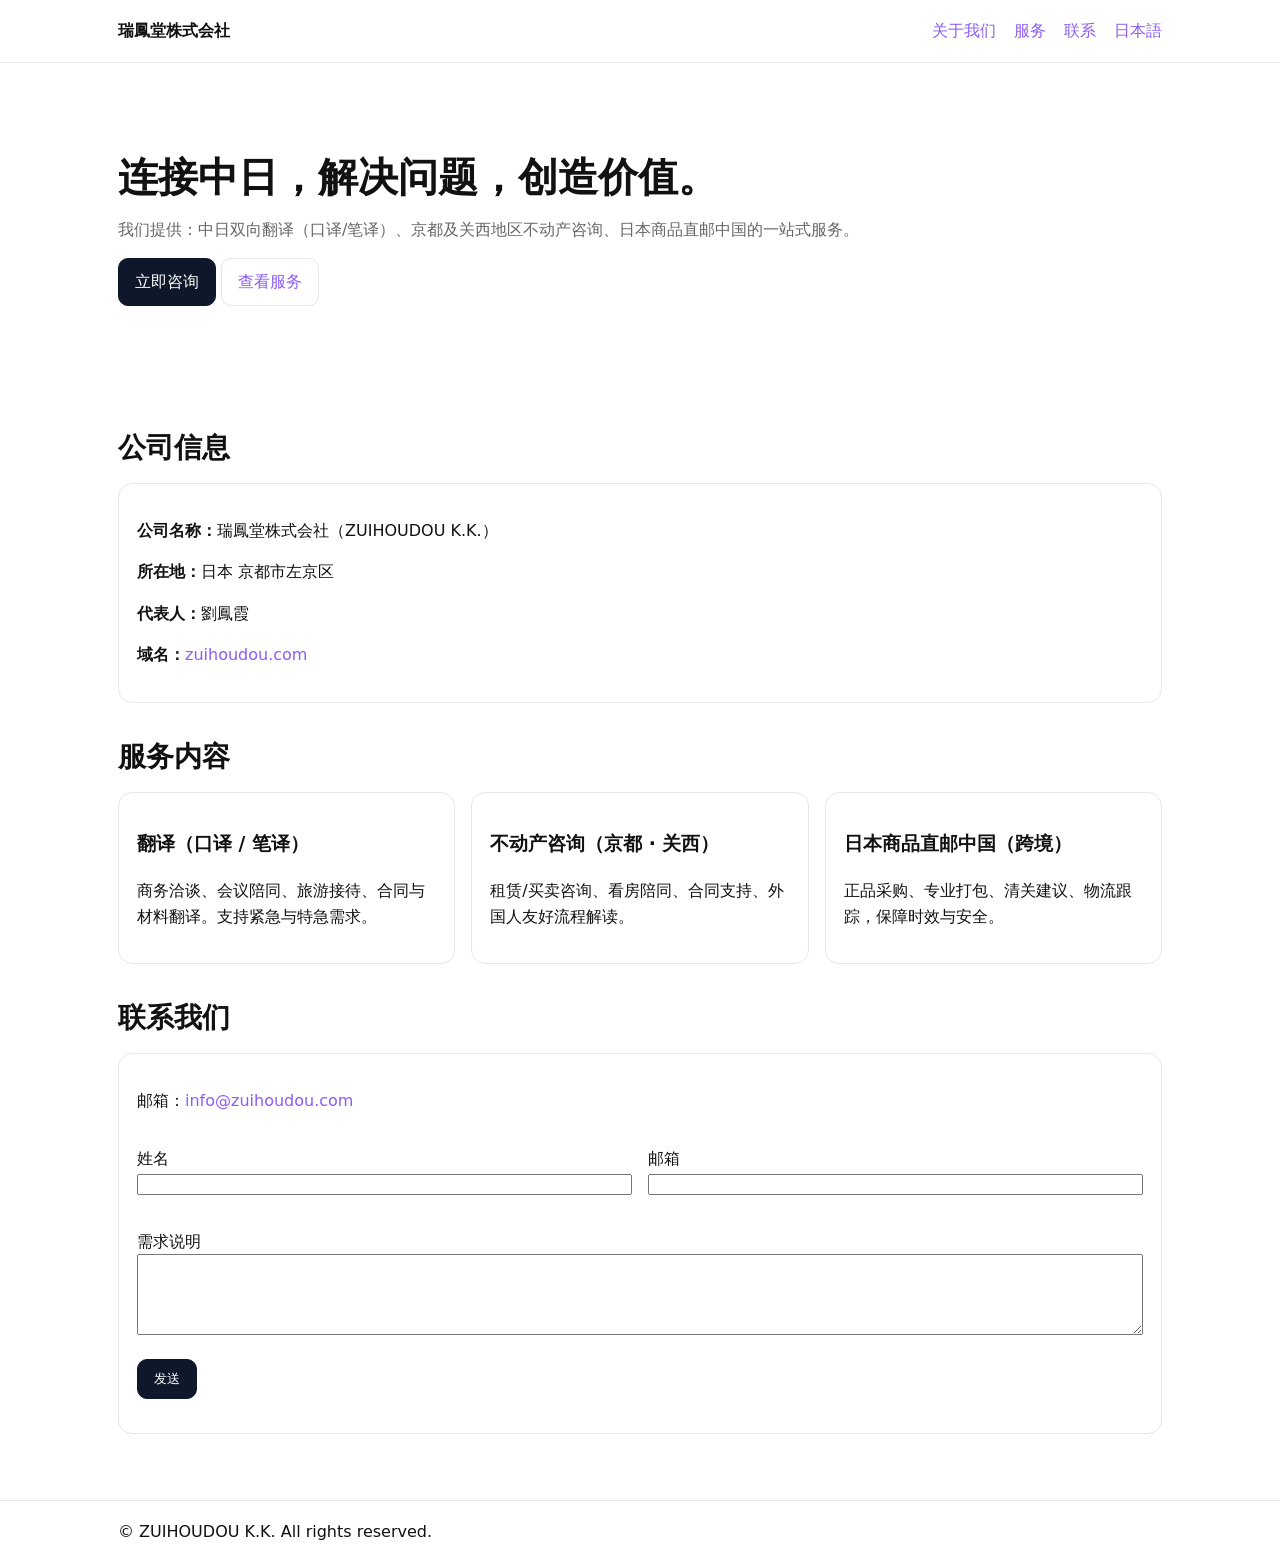
==== zh/index.html @ 9470471b "Create index.html" ====
<!doctype html>
<html lang="zh">
<head>
  <meta charset="utf-8">
  <meta name="viewport" content="width=device-width, initial-scale=1">
  <title>瑞鳳堂株式会社 | 中日翻译｜不动产咨询｜日本直邮中国</title>
  <meta name="description" content="瑞鳳堂株式会社（京都·左京区）。翻译（口译/笔译）、不动产咨询（京都·关西）、日本商品直邮到中国。">
  <link rel="canonical" href="https://zuihoudou.com/zh/">
  <meta property="og:type" content="website">
  <meta property="og:title" content="瑞鳳堂株式会社">
  <meta property="og:description" content="翻译·不动产咨询·日本直邮中国">
  <meta property="og:url" content="https://zuihoudou.com/zh/">
  <meta name="robots" content="index, follow">
  <style>
    :root{--bg:#fff;--fg:#111;--muted:#666;--brand:#0f172a;--accent:#8b5cf6;--line:#e5e7eb}
    *{box-sizing:border-box}
    html,body{margin:0;padding:0;background:var(--bg);color:var(--fg);font:16px/1.6 system-ui, -apple-system, Segoe UI, Roboto, Helvetica, Arial, "Noto Sans SC", "PingFang SC", "Microsoft YaHei", sans-serif}
    a{color:var(--accent);text-decoration:none}
    header{position:sticky;top:0;backdrop-filter:saturate(180%) blur(8px);background:rgba(255,255,255,.8);border-bottom:1px solid var(--line)}
    .wrap{max-width:1080px;margin:auto;padding:18px}
    .row{display:flex;align-items:center;gap:16px}
    nav{margin-left:auto;display:flex;gap:18px;flex-wrap:wrap}
    .hero{padding:72px 0}
    h1{font-size:40px;line-height:1.2;margin:0 0 12px}
    h2{font-size:28px;margin:32px 0 12px}
    .lead{color:var(--muted)}
    .grid{display:grid;grid-template-columns:repeat(3,minmax(0,1fr));gap:16px}
    .card{border:1px solid var(--line);border-radius:14px;padding:18px}
    .btn{display:inline-block;padding:10px 16px;border-radius:10px;border:1px solid var(--line)}
    .btn-primary{background:var(--brand);color:#fff;border-color:var(--brand)}
    footer{border-top:1px solid var(--line);margin-top:48px}
    @media (max-width:800px){.grid{grid-template-columns:1fr} h1{font-size:30px}}
  </style>
</head>
<body>
  <header>
    <div class="wrap row">
      <strong>瑞鳳堂株式会社</strong>
      <nav>
        <a href=" ">关于我们</a >
        <a href="#services">服务</a >
        <a href="#contact">联系</a >
        <a href="/" hreflang="ja">日本語</a >
      </nav>
    </div>
  </header>

  <main class="wrap">
    <section class="hero">
      <h1>连接中日，解决问题，创造价值。</h1>
      <p class="lead">我们提供：中日双向翻译（口译/笔译）、京都及关西地区不动产咨询、日本商品直邮中国的一站式服务。</p >
      <p>
        <a class="btn btn-primary" href="#contact">立即咨询</a >
        <a class="btn" href="#services">查看服务</a >
      </p >
    </section>

    <section id="about">
      <h2>公司信息</h2>
      <div class="card">
        <p><strong>公司名称：</strong>瑞鳳堂株式会社（ZUIHOUDOU K.K.）</p >
        <p><strong>所在地：</strong>日本 京都市左京区</p >
        <p><strong>代表人：</strong>劉鳳霞</p >
        <p><strong>域名：</strong><a href="https://zuihoudou.com/">zuihoudou.com</a ></p >
      </div>
    </section>

    <section id="services">
      <h2>服务内容</h2>
      <div class="grid">
        <div class="card">
          <h3>翻译（口译 / 笔译）</h3>
          <p>商务洽谈、会议陪同、旅游接待、合同与材料翻译。支持紧急与特急需求。</p >
        </div>
        <div class="card">
          <h3>不动产咨询（京都 · 关西）</h3>
          <p>租赁/买卖咨询、看房陪同、合同支持、外国人友好流程解读。</p >
        </div>
        <div class="card">
          <h3>日本商品直邮中国（跨境）</h3>
          <p>正品采购、专业打包、清关建议、物流跟踪，保障时效与安全。</p >
        </div>
      </div>
    </section>

    <section id="contact">
      <h2>联系我们</h2>
      <div class="card">
        <p>邮箱：<a href="mailto:info@zuihoudou.com">info@zuihoudou.com</a ></p >
        <form action="https://formspree.io/f/your_form_id" method="POST">
          <div class="grid" style="grid-template-columns:1fr 1fr">
            <p><label>姓名<br><input name="name" required style="width:100%"></label></p >
            <p><label>邮箱<br><input type="email" name="email" required style="width:100%"></label></p >
          </div>
          <p><label>需求说明<br><textarea name="message" rows="5" required style="width:100%"></textarea></label></p >
          <p><button class="btn btn-primary" type="submit">发送</button></p >
        </form>
      </div>
    </section>
  </main>

  <footer>
    <div class="wrap">© ZUIHOUDOU K.K. All rights reserved.</div>
  </footer>
</body>
</html>
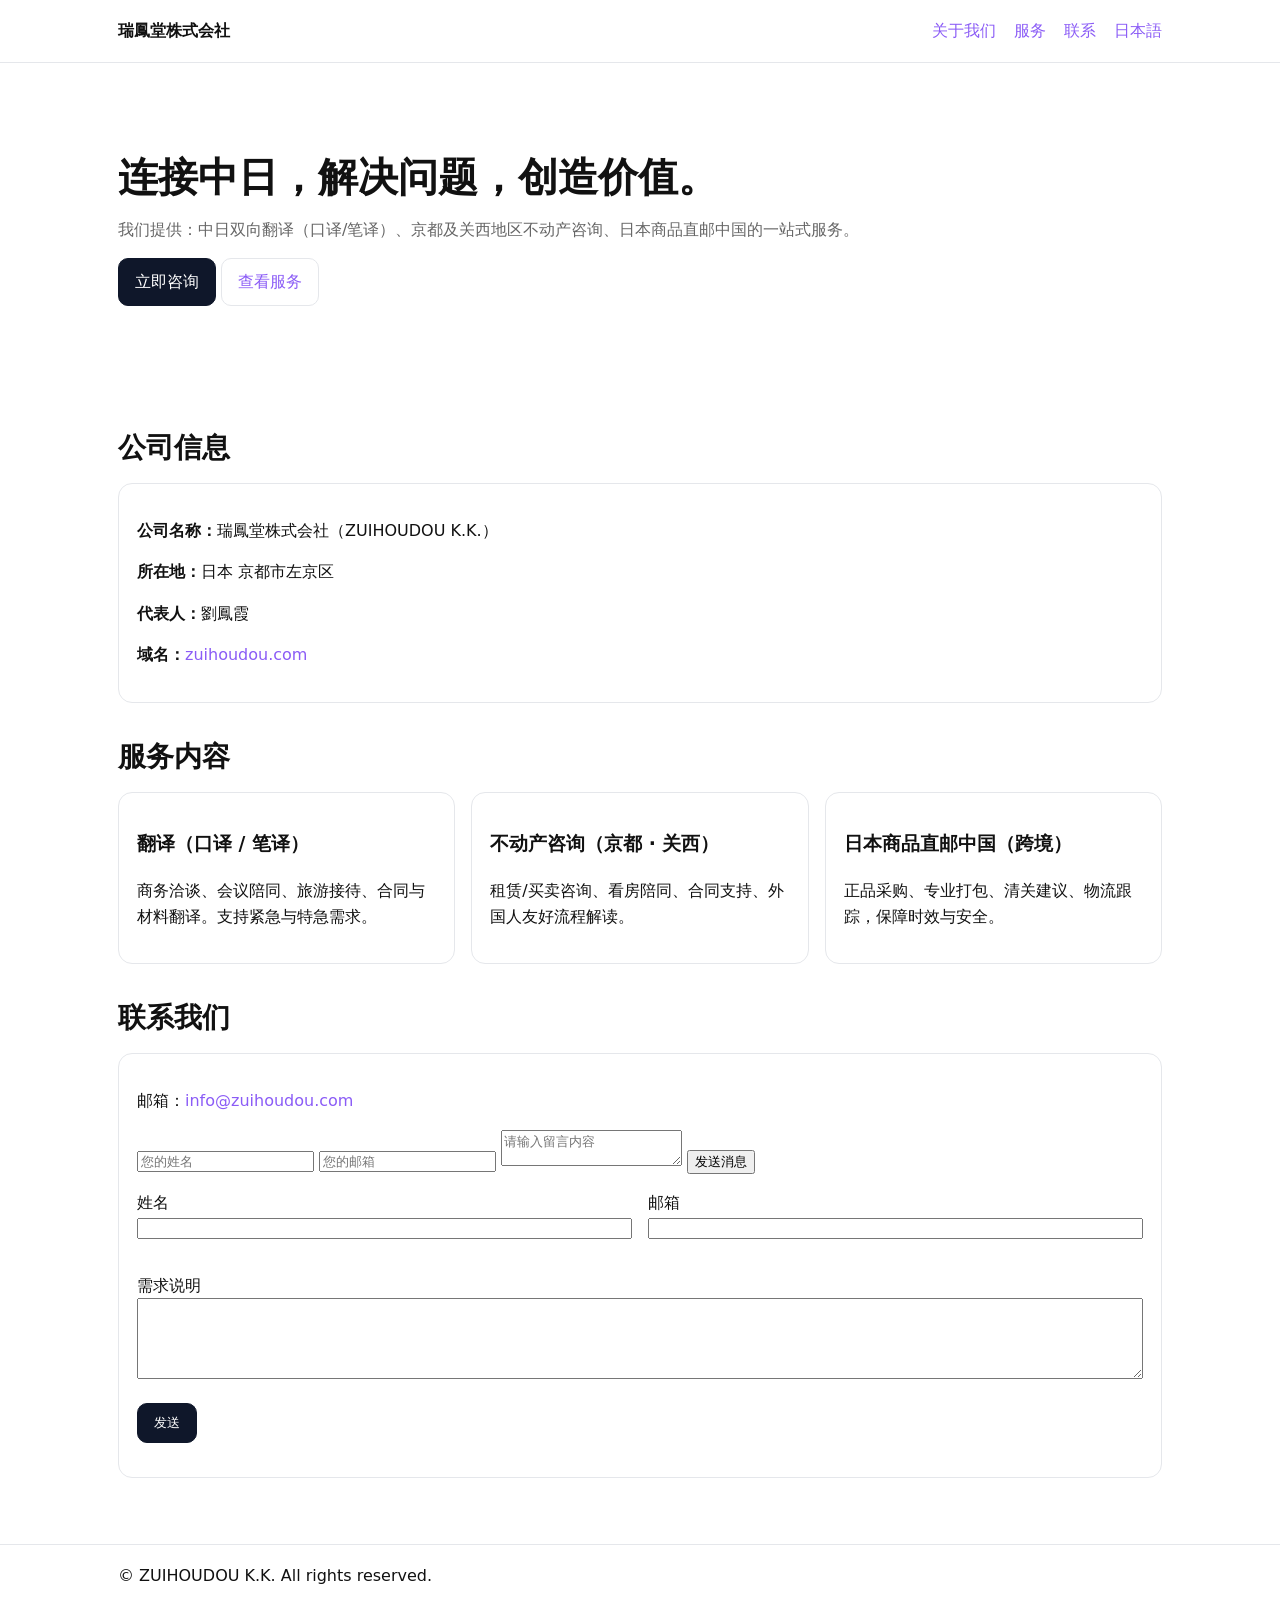
==== commit 15de152d: "Update index.html" ====
--- a/zh/index.html
+++ b/zh/index.html
@@ -87,7 +87,12 @@
       <h2>联系我们</h2>
       <div class="card">
         <p>邮箱：<a href="mailto:info@zuihoudou.com">info@zuihoudou.com</a ></p >
-        <form action="https://formspree.io/f/your_form_id" method="POST">
+        <form action="https://formspree.io/f/xanlrlwn" method="POST">
+    <input type="text" name="name" placeholder="您的姓名" required>
+    <input type="email" name="email" placeholder="您的邮箱" required>
+    <textarea name="message" placeholder="请输入留言内容" required></textarea>
+    <button type="submit">发送消息</button>
+</form>
           <div class="grid" style="grid-template-columns:1fr 1fr">
             <p><label>姓名<br><input name="name" required style="width:100%"></label></p >
             <p><label>邮箱<br><input type="email" name="email" required style="width:100%"></label></p >
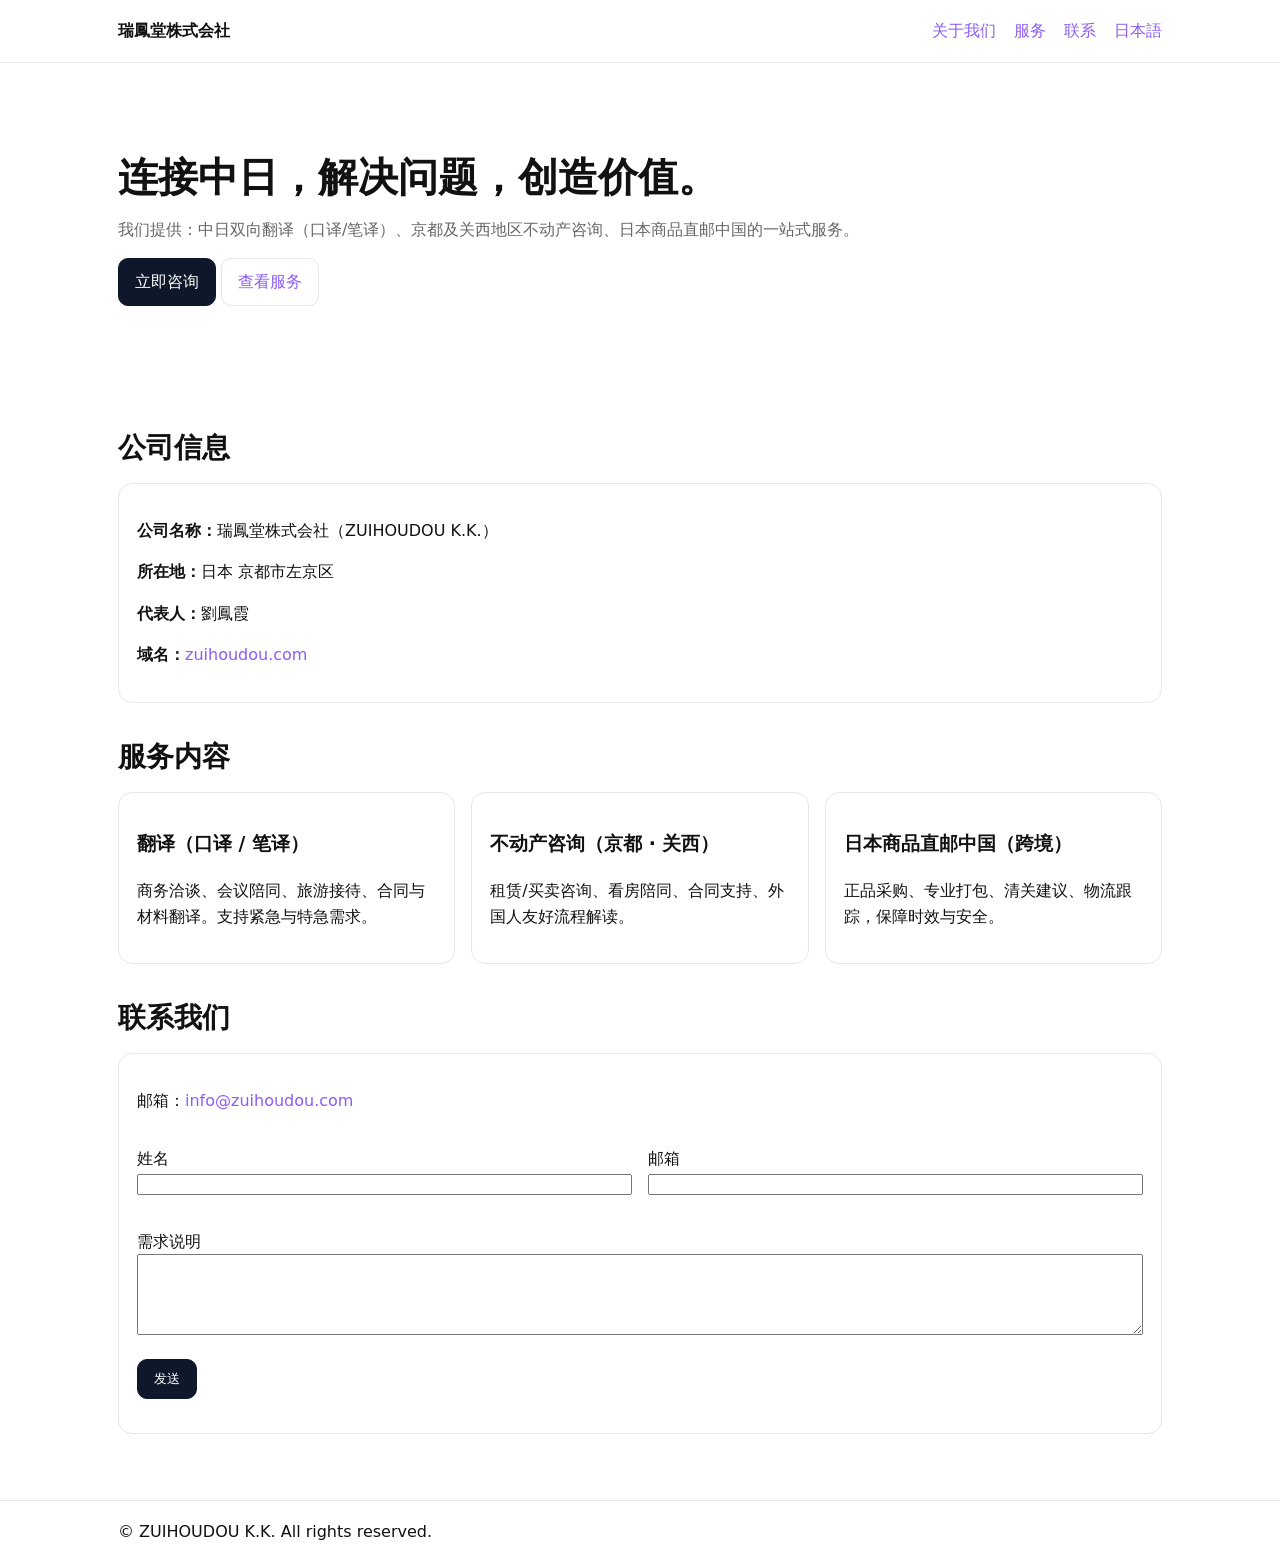
==== commit dc4c4a94: "Update index.html" ====
--- a/zh/index.html
+++ b/zh/index.html
@@ -88,11 +88,6 @@
       <div class="card">
         <p>邮箱：<a href="mailto:info@zuihoudou.com">info@zuihoudou.com</a ></p >
         <form action="https://formspree.io/f/xanlrlwn" method="POST">
-    <input type="text" name="name" placeholder="您的姓名" required>
-    <input type="email" name="email" placeholder="您的邮箱" required>
-    <textarea name="message" placeholder="请输入留言内容" required></textarea>
-    <button type="submit">发送消息</button>
-</form>
           <div class="grid" style="grid-template-columns:1fr 1fr">
             <p><label>姓名<br><input name="name" required style="width:100%"></label></p >
             <p><label>邮箱<br><input type="email" name="email" required style="width:100%"></label></p >
